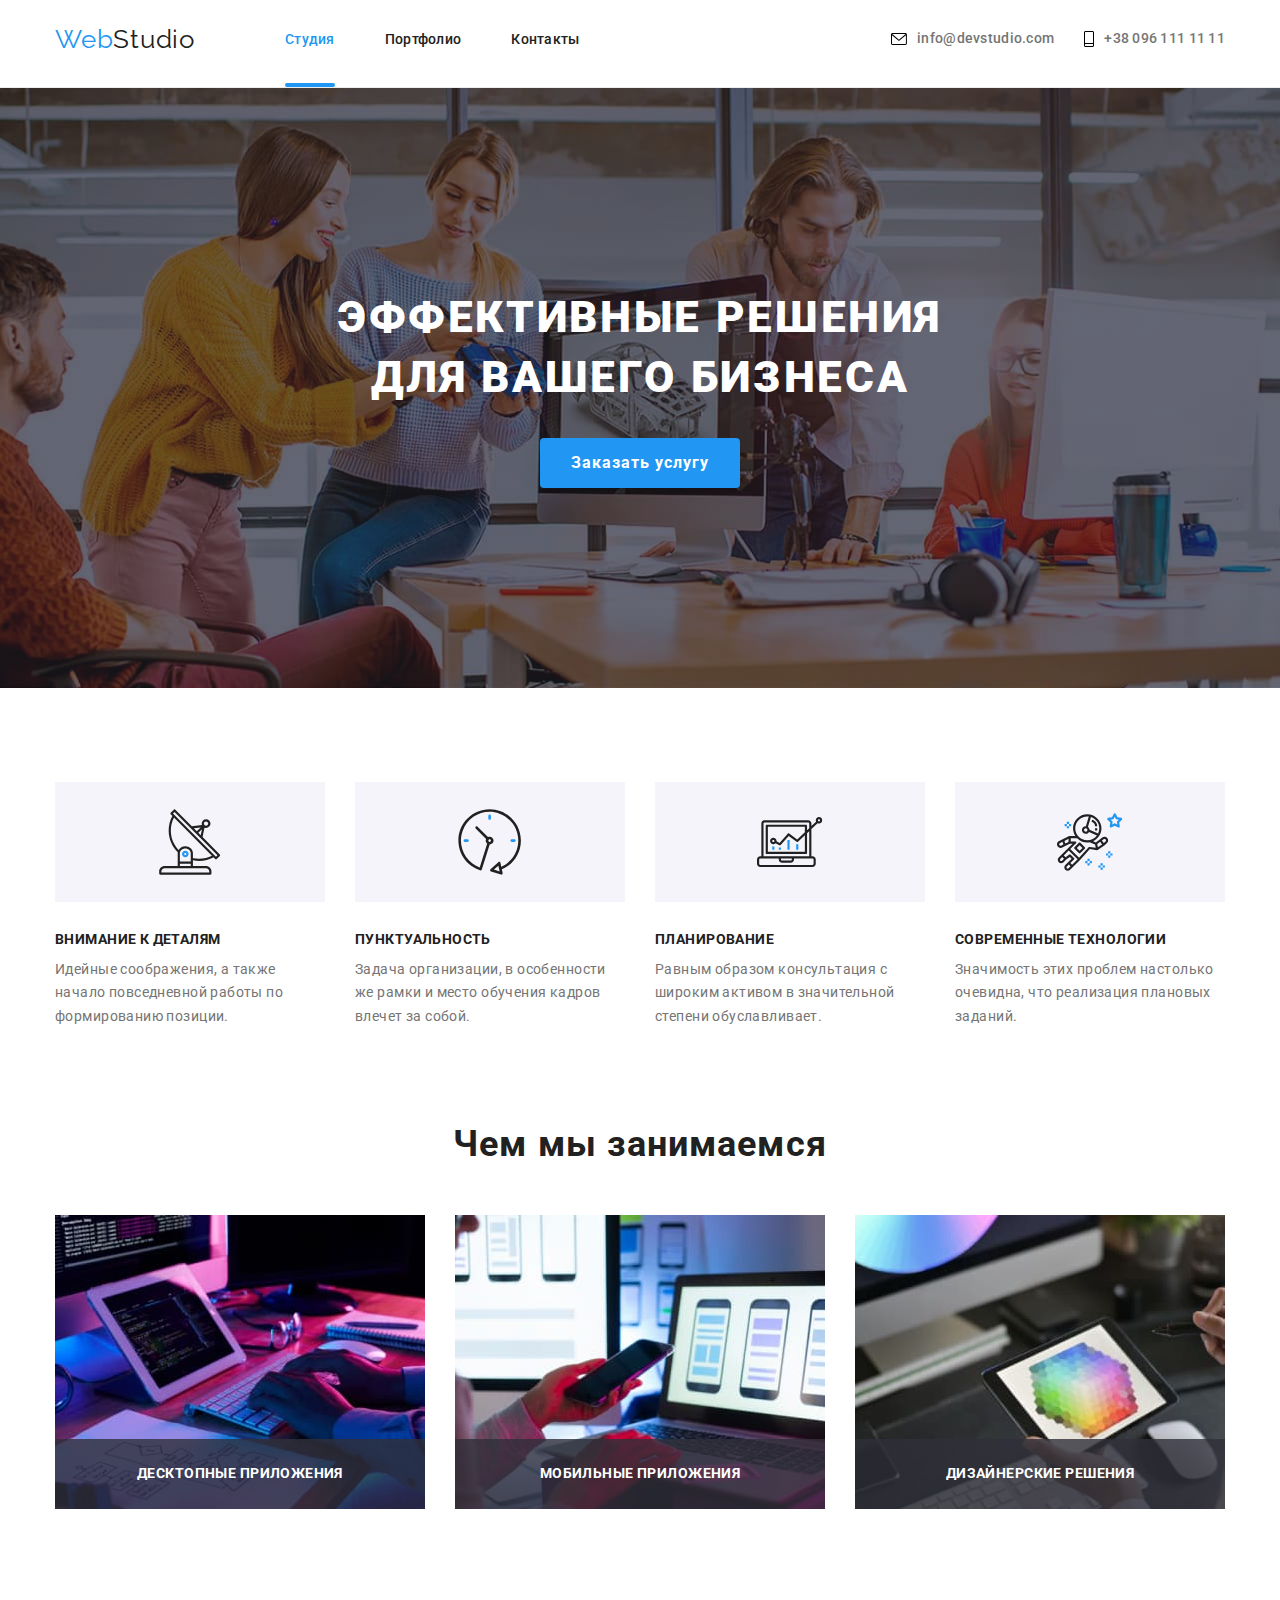
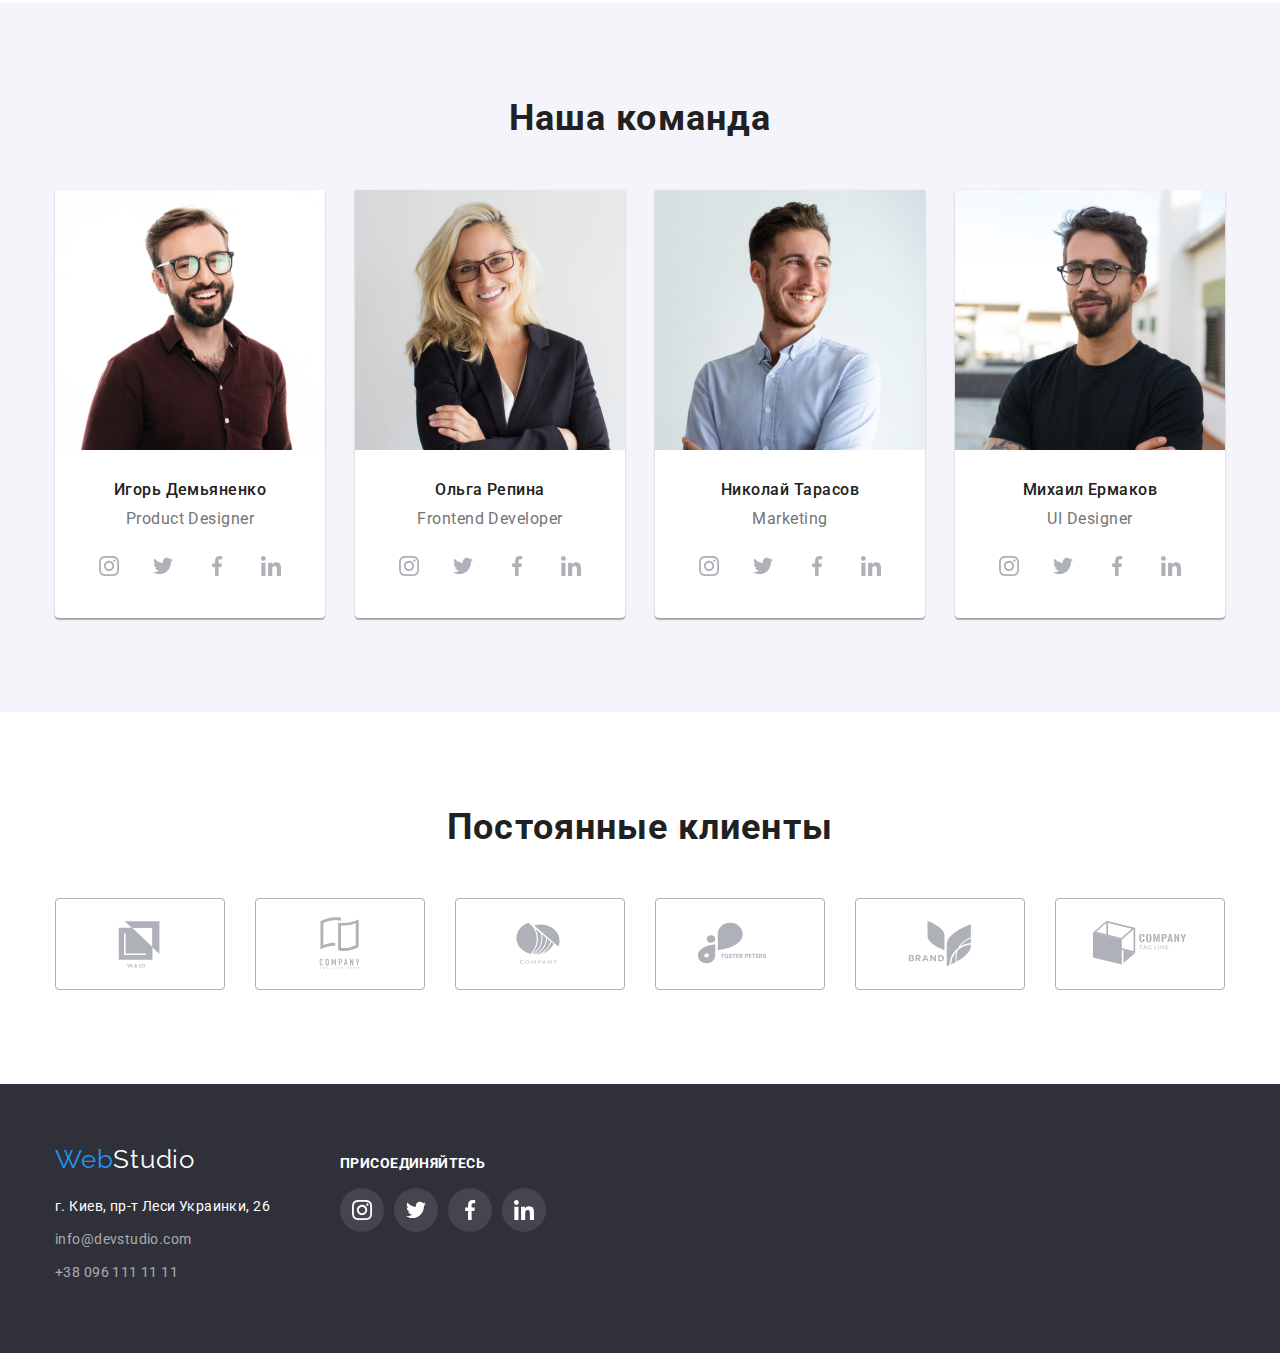
==== index.html @ 77cd0cbb "add" ====
<!DOCTYPE html>
<html lang="ru">
<head>
    <meta charset="UTF-8">
    <meta http-equiv="X-UA-Compatible" content="IE=edge">
    <meta name="viewport" content="width=device-width, initial-scale=1.0">
    <title>Студия</title>
    <link rel="stylesheet" href="https://cdnjs.cloudflare.com/ajax/libs/modern-normalize/1.1.0/modern-normalize.min.css">
    <link href="https://fonts.googleapis.com/css2?family=Raleway:wght@700&family=Roboto:wght@400;500;700;900&display=swap"
    rel="stylesheet">
    <link rel="stylesheet" href="./CSS/styles.css">
</head>
<body>
    <!--Шапка сайта-->
    <header class="section-header">
        <div class="container header-container">
            <a href="" lang="en" class="logo"><span class="logo-web">Web</span>Studio</a>
            <nav class="header-nav">
                <div>
                    <ul class="header-list">
                        <li class="header-item"> <a class="header-link current" href="./index.html">Студия</a></li>
                        <li class="header-item"> <a class="header-link" href="./portfolio.html">Портфолио</a></li>
                        <li class="header-item"> <a class="header-link" href="">Контакты</a></li>
                    </ul>
                </div>

            </nav>
            <ul class="header-list">
                <li class="header-list-item">
                    <a class="header-mail" href="mailto:info@devstudio.com">info@devstudio.com
                        <svg class="mail-icon" width="16" height="12">
                            <use class="mail-icon-use" href="./images/icons.svg#icon-mail"></use>
                        </svg>
                    </a>
                </li>
                <li class="header-list-item">
                    <a class="header-tel" href="tel:+380961111111">+38 096 111 11 11
                    <svg class="tel-icon" width="10" height="16">
                        <use href="./images/icons.svg#icon-phone"></use>
                    </svg>
                    </a>
                </li>
            </ul>
        </div>
    </header>
    <!--Мейн сайта-->
    <main>
        <!--Герой-->
        <section class="section-hero">
            <div class="container hero-container">
                <h1 class="title">
                    Эффективные решения для вашего бизнеса
                </h1>
                <button type="button" class="btn" data-modal-open>
                    Заказать услугу
                </button>
            </div>
        </section>
        <!--Особенности-->
        <section class="section-char">
            <div class="container">
                <h2 class="visually-hidden">Особенности</h2>
                <ul class="list">
                    <li class="section-char-item">
                        <div class="container-item">
                            <svg class="char-icon" width="65.32px" height="70px">
                                <use href="./images/icons.svg#icon-antenna-1"></use>
                            </svg>
                        </div>
                        <h3 class="secondary-title">Внимание к деталям</h3>
                        <p class="text">Идейные соображения, а также начало повседневной работы по формированию позиции.</p>
                        
                        
                    </li>
                    <li class="section-char-item">
                        <div class="container-item">
                            <svg class="char-icon" width="65.32px" height="70px">
                                <use href="./images/icons.svg#icon-clock-1"></use>
                            </svg>
                        </div>
                        <h3 class="secondary-title">Пунктуальность</h3>
                        <p class="text">Задача организации, в особенности же рамки и место обучения кадров влечет за собой.</p>
                    </li>
                    <li class="section-char-item">
                        <div class="container-item">
                            <svg class="char-icon" width="65.32px" height="70px">
                                <use href="./images/icons.svg#icon-diagram-1"></use>
                            </svg>
                        </div>
                        <h3 class="secondary-title">Планирование</h3>
                        <p class="text">Равным образом консультация с широким активом в значительной степени обуславливает.</p>
                    </li>
                    <li class="section-char-item">
                        <div class="container-item">
                            <svg class="char-icon" width="65.32px" height="70px">
                                <use href="./images/icons.svg#icon-astronaut-1"></use>
                            </svg>
                        </div>
                        <h3 class="secondary-title">Современные технологии</h3>
                        <p class="text">Значимость этих проблем настолько очевидна, что реализация плановых заданий.</p>
                    </li>
                </ul>
            </div>
         </section>
        <!--Примеры работ-->
        <section class="section-work">
            <div class="container">
                <h2 class="title-work">
                    Чем мы занимаемся
                </h2>
                <ul class="list-work">
                    <li class="work-item">
                        <img src="./images/image-1.jpg" alt="Программирование" width="370" height="294">
                        <p class="work-top-text">Десктопные приложения</p>
                    </li>
                    <li class="work-item">
                        <img src="./images/image-2.jpg" alt="Приложение для телефона" width="370" height="294">
                        <p class="work-top-text">Мобильные приложения</p>
                    </li>
                    <li class="work-item">
                        <img src="./images/image-3.jpg" alt="Дизайн" width="370" height="294">
                        <p class="work-top-text">Дизайнерские решения</p>
                    </li>
                </ul>
            </div>
        </section>
        <!--Наша команда-->
        <section class="section-team">
            <div class="container">
                <h2 class="team-title">Наша команда</h2>
                <ul class="team-list">
                    <li class="section-team-item">
                        <img src="./images/image-4.jpg" alt="Дизайнер" width="270" height="260">
                        <div class="container-card">
                            <h3 class="team-name-title">Игорь Демьяненко</h3>
                            <p lang="en" class="team-text">Product Designer</p>
                            <ul class="team-icon-list">
                                <li class="team-icon-item"><a class="card-link" href="https://www.instagram.com/">
                                        <svg class="char-icon-team" width="20px" height="20px">
                                        <use href="./images/icons.svg#icon-instagram-2"></use>
                                        </svg>
                                    </a>
                                </li>
                                <li class="team-icon-item">
                                    <a class="card-link" href="">
                                        <svg class="char-icon-team" width="20px" height="20px">
                                            <use href="./images/icons.svg#icon-twitter-1"></use>
                                        </svg>
                                    </a>
                                </li>
                                <li class="team-icon-item">
                                    <a class="card-link" href="">
                                        <svg class="char-icon-team" width="20px" height="20px">
                                        <use href="./images/icons.svg#icon-facebook-1"></use>
                                        </svg>
                                    </a>
                                </li>
                                <li class="team-icon-item">
                                    <a class="card-link" href="">
                                        <svg class="char-icon-team" width="20px" height="20px">
                                        <use href="./images/icons.svg#icon-linkedin-1"></use>
                                    </svg></a>
                                </li>
                            </ul>
                        </div>
                            
                    </li>
                    <li class="section-team-item">
                        <img src="./images/image-5.jpg" alt="Разработчик" width="270" height="260">
                        <div class="container-card">
                            <h3 class="team-name-title">Ольга Репина</h3>
                            <p lang="en" class="team-text">Frontend Developer</p>
                            <ul class="team-icon-list">
                                <li class="team-icon-item"><a class="card-link" href="https://www.instagram.com/">
                                        <svg class="char-icon-team" width="20px" height="20px">
                                            <use href="./images/icons.svg#icon-instagram-2"></use>
                                        </svg>
                                    </a>
                                </li>
                                <li class="team-icon-item">
                                    <a class="card-link" href="">
                                        <svg class="char-icon-team" width="20px" height="20px">
                                            <use href="./images/icons.svg#icon-twitter-1"></use>
                                        </svg>
                                    </a>
                                </li>
                                <li class="team-icon-item">
                                    <a class="card-link" href="">
                                        <svg class="char-icon-team" width="20px" height="20px">
                                            <use href="./images/icons.svg#icon-facebook-1"></use>
                                        </svg>
                                    </a>
                                </li>
                                <li class="team-icon-item">
                                    <a class="card-link" href="">
                                        <svg class="char-icon-team" width="20px" height="20px">
                                            <use href="./images/icons.svg#icon-linkedin-1"></use>
                                        </svg></a>
                                </li>
                            </ul>
                        </div>
                    </li>
                    <li class="section-team-item">
                        <img src="./images/image-6.jpg" alt="Маркетолог" width="270" height="260">
                        <div class="container-card">
                            <h3 class="team-name-title">Николай Тарасов</h3>
                            <p lang="en" class="team-text">Marketing</p>
                            <ul class="team-icon-list">
                                <li class="team-icon-item"><a class="card-link" href="https://www.instagram.com/">
                                        <svg class="char-icon-team" width="20px" height="20px">
                                            <use href="./images/icons.svg#icon-instagram-2"></use>
                                        </svg>
                                    </a>
                                </li>
                                <li class="team-icon-item">
                                    <a class="card-link" href="">
                                        <svg class="char-icon-team" width="20px" height="20px">
                                            <use href="./images/icons.svg#icon-twitter-1"></use>
                                        </svg>
                                    </a>
                                </li>
                                <li class="team-icon-item">
                                    <a class="card-link" href="">
                                        <svg class="char-icon-team" width="20px" height="20px">
                                            <use href="./images/icons.svg#icon-facebook-1"></use>
                                        </svg>
                                    </a>
                                </li>
                                <li class="team-icon-item">
                                    <a class="card-link" href="">
                                        <svg class="char-icon-team" width="20px" height="20px">
                                            <use href="./images/icons.svg#icon-linkedin-1"></use>
                                        </svg></a>
                                </li>
                            </ul>
                        </div>
                    </li>
                    <li class="section-team-item">
                        <img src="./images/image-7.jpg" alt="Дизайнер" width="270" height="260">
                        <div class="container-card">
                            <h3 class="team-name-title">Михаил Ермаков</h3>
                            <p lang="en" class="team-text">UI Designer</p>
                            <ul class="team-icon-list">
                                <li class="team-icon-item"><a class="card-link" href="https://www.instagram.com/">
                                        <svg class="char-icon-team" width="20px" height="20px">
                                            <use href="./images/icons.svg#icon-instagram-2"></use>
                                        </svg>
                                    </a>
                                </li>
                                <li class="team-icon-item">
                                    <a class="card-link" href="">
                                        <svg class="char-icon-team" width="20px" height="20px">
                                            <use href="./images/icons.svg#icon-twitter-1"></use>
                                        </svg>
                                    </a>
                                </li>
                                <li class="team-icon-item">
                                    <a class="card-link" href="">
                                        <svg class="char-icon-team" width="20px" height="20px">
                                            <use href="./images/icons.svg#icon-facebook-1"></use>
                                        </svg>
                                    </a>
                                </li>
                                <li class="team-icon-item">
                                    <a class="card-link" href="">
                                        <svg class="char-icon-team" width="20px" height="20px">
                                            <use href="./images/icons.svg#icon-linkedin-1"></use>
                                        </svg></a>
                                </li>
                            </ul>
                        </div>
                    </li>
                </ul>
            </div>
        </section>

        <!----------------------Постоянные клиенты ---------------->
        <section class="section-clients">
            <div class="container">
                <h2 class="header-clients">Постоянные клиенты</h2>
                <ul class="clients-list">
                    <li class="clients-list-item">
                        <a class="clients-link" href="">
                            <svg class="clients-icon" width="106px" height="60px">
                                <use class="clients-icon-item" href="./images/icons.svg#icon-Logo"></use>
                            </svg>
                        </a>
                    </li>
                    <li class="clients-list-item">
                        <a class="clients-link" href="">
                            <svg class="clients-icon" width="106px" height="60px">
                                <use class="clients-icon-item" href="./images/icons.svg#icon-Logo-1"></use>
                            </svg>
                        </a>
                    </li>
                    <li class="clients-list-item">
                        <a class="clients-link" href="">
                            <svg class="clients-icon" width="106px" height="60px"> 
                                <use class="clients-icon-item" href="./images/icons.svg#icon-Logo-2"></use>
                            </svg>
                        </a>
                    </li>
                    <li class="clients-list-item">
                        <a class="clients-link" href="">
                            <svg class="clients-icon" width="106px" height="60px">
                                <use class="clients-icon-item" href="./images/icons.svg#icon-Logo-3"></use>
                            </svg>
                        </a>
                    </li>
                    <li class="clients-list-item">
                        <a class="clients-link" href="">
                            <svg class="clients-icon" width="106px" height="60px">
                                <use class="clients-icon-item" href="./images/icons.svg#icon-Logo-4"></use>
                            </svg>
                        </a>
                    </li>
                    <li class="clients-list-item">
                        <a class="clients-link" href="">
                            <svg class="clients-icon" width="106px" height="60px">
                                <use class="clients-icon-item" href="./images/icons.svg#icon-Logo-5"></use>
                            </svg>
                        </a>
                    </li>
                </ul>
            </div>
        </section>
    </main>

    <!---------Футер--------->

        <footer class="footer">
            <div class="container footer-container">
                <div>
                    <a href="" lang="en" class="footer-logo"><span class="footer-logo-web">Web</span>Studio</a>
                    <address class="address">г. Киев, пр-т Леси Украинки, 26</address>
                    <ul class="footer-list">
                        <li class="footer-list-item"><a class="footer-mail" href="mailto:info@devstudio.com">info@devstudio.com</a></li>
                        <li class="footer-list-item"><a class="footer-tel" href="tel:+380961111111">+38 096 111 11 11</a></li>
                    </ul>
                </div>
                <div class="container-soc">
                    <h2 class="header-soc">Присоединяйтесь</h2>
                        <ul class="team-icon-list">
                            <li class="team-icon-item">
                                <a class="card-soc" href="https://www.instagram.com/">
                                    <svg class="soc-icon" width="20px" height="20px">
                                        <use href="./images/icons.svg#icon-instagram-2">
                                        </use>
                                    </svg>
                                </a>
                            </li>
                            <li class="team-icon-item">
                                <a class="card-soc" href="">
                                    <svg class="soc-icon" width="20px" height="20px">
                                        <use href="./images/icons.svg#icon-twitter-1">
                                        </use>
                                    </svg>
                                </a>
                            </li>
                            <li class="team-icon-item">
                                <a class="card-soc" href="">
                                    <svg class="soc-icon" width="20px" height="20px">
                                        <use href="./images/icons.svg#icon-facebook-1">
                                        </use>
                                    </svg>
                                </a>
                            </li>
                            <li class="team-icon-item">
                                <a class="card-soc" href="">
                                    <svg class="soc-icon" width="20px" height="20px">
                                        <use href="./images/icons.svg#icon-linkedin-1"></use>
                                    </svg>
                                </a>
                            </li>
                        </ul>
                </div>
            
            </div>
        </footer>

        <!-------- МОДАЛЬНОЕ ОКНО --------->


            <div class="backdrop is-hidden" data-modal>
                <div class="modal">
                    <p></p>
                    <button class="btn-close" data-modal-close>
                        <svg class="btn-icon" width="11" height="11">
                            <use href="./images/icons.svg#icon-close-black-18dp-2-1-2">
                            </use>
                        </svg>
                    </button>
                </div>
            </div>
                        
<script src="./js/modal.js"></script>
</body>
</html>
---- CSS/styles.css ----
:root {
--header-background-color:#FFFFFF;
--basic-color-text:#212121;
--secondary-color-text: #757575;
--basic-main-background-color:#E5E5E5;
--secondary-main-background-color:#F5F4FA;
--hero-footer-background-color:#2F303A;
}
p,h1,h2,h3,h4,h5,h6 {
margin: 0;
}

ul,ol {
margin: 0;
padding-left: 0;
}

img {
display: block;
}


body {
font-family: Roboto, sans-serif;
color: var(--basic-color-text);
}

.container {
width: 1200px;
margin: 0 auto;
padding-left: 15px;
padding-right: 15px;
}

/*-----Шапка сайта-----*/
.section-header {
padding-top: 24px;
padding-bottom: 32px;
border-bottom: 1px solid #ECECEC;

background-color: var(--header-background-color)
}

.logo {
margin-right: 90px;

font-family: 'Raleway';
font-size: 26px;
line-height: 1.19;
letter-spacing: 0.03em;
text-decoration: none;
color: var(--basic-color-text);
}

.logo-web {
font-family: 'Raleway', sans-serif;
font-size: 26px;
line-height: 1.19;
letter-spacing: 0.03em;
color: #2196F3;
}

.header-container{
display: flex;
align-items: center;
}

.header-list {
display: flex;
list-style: none;
align-items: center;
margin-left: auto;


}

.header-item {
position: relative;
transition-property: color;
transition-duration: 250ms;
}


.header-link {
position: relative;
font-family: 'Roboto', sans-serif;
font-weight: 500;
font-size: 14px;
line-height: 1.14;
letter-spacing: 0.02em;



color: var(--basic-color-text);
text-decoration: none;

transition-property: color;
transition-duration: 250ms;
transition-timing-function: cubic-bezier(0.4, 0, 0.2, 1);
}

.header-item:hover::after {
opacity: 1;

}


.header-item:not(:last-child) {
margin-right: 50px;
}

.header-mail, .header-tel {
font-family: 'Roboto', sans-serif;
font-weight: 500;
font-size: 14px;
line-height: 1.14;
letter-spacing: 0.02em;
text-decoration: none;
color: var(--secondary-color-text);
align-items: center;

transition-property: color;
transition-duration: 250ms;
transition-timing-function: cubic-bezier(0.4, 0, 0.2, 1);
}

.header-mail {
display: flex;
flex-direction: row-reverse;
margin-right: 30px;
}


.mail-icon,
.tel-icon {
margin-right: 10px;
transition-property: fill;
transition-duration: 250ms;
transition-timing-function: cubic-bezier(0.4, 0, 0.2, 1);
}



.header-tel {
display: flex;
flex-direction: row-reverse;
}

.header-link:hover,
.header-link:focus,
.header-mail:hover,
.header-mail:focus,
.header-tel:hover,
.header-tel:focus,
.mail-icon:hover,
.mail-icon:focus,
.tel-icon:hover,
.tel-icon:focus,
.mail-icon-use:hover {
 
color: #2196F3;
fill: #2196F3;
outline: none;
}

.current {
color: #2196F3;
}

.header-link.current::after {
    position: absolute;
    left: 0;
    bottom: -39.5px;

    content: "";
    height: 4px;
    width: 100%;
    display: block;
    border-radius: 2px;
    background: #2196F3;
}

/*-------Герой---------*/
.section-hero {

background-image: 
linear-gradient(rgba(47, 48, 58, 0.4), 
rgba(47, 48, 58, 0.4)),
url(../images/hero.jpg);
background-position: center;
background-repeat: no-repeat;
max-width: 1600;
}

.hero-container {
padding-top: 200px;
padding-bottom: 200px;
display: flex;
flex-direction: column;
align-items: center;
text-align: center;
}


.title {
margin-bottom: 30px;
max-width: 696px;
font-weight: 900;
font-size: 44px;
line-height: 1.36;
letter-spacing: 0.06em;
text-transform: uppercase;
color: #FFFFFF;
}


.btn {
font-weight: 700;
min-width: 200px;
height: 50px;
border: 1px solid transparent;
border-radius: 4px;
margin: 0 auto;
text-align: center;
cursor: pointer;
background: var(--secondary-main-background-color);
font-family: 'Roboto', sans-serif;
font-size: 16px;
line-height: 1.88;
letter-spacing: 0.06em;
color: #FFFFFF;
background-color: #2196F3;
box-shadow: 0px 4px 4px rgba(0, 0, 0, 0.15);
}

.btn:hover {

}





/*-------Особенности------------*/
.container-item {
width: 270px;
height: 120px;
margin-bottom: 30px;
display: flex;
justify-content: center;
background-color: var(--secondary-main-background-color);
align-items: center;
}

.char-item {
justify-content: center;
}

.section-char {
padding-top: 94px;

background-color: var(--header-background-color);
}

.visually-hidden {
position: absolute;
white-space: nowrap;
width: 1px;
height: 1px;
overflow: hidden;
border: 0;
padding: 0;
clip: rect(0 0 0 0);
clip-path: inset(50%);
margin: -1px;
}

.secondary-title {
margin-bottom: 10px;
max-width: 270px;

font-size: 14px;
line-height: 1.14;
letter-spacing: 0.03em;
text-transform: uppercase;
color: var(--basic-color-text);
}

.text {
font-weight: 400;
font-size: 14px;
line-height: 1.71;
letter-spacing: 0.03em;
color: var(--secondary-color-text);
}

.list {
list-style: none;
display: flex;
margin-left: -30px;
}

.section-char-item {
flex-basis: calc(100% / 4 - 30px);
max-width: 270px;
margin-left: 30px;
}

.section-char-item:nth-child(n+2) {
margin-left: 30px;
}



/*-------Примеры работ------------*/
.section-work {
padding-top: 94px;
padding-bottom: 94px;


background-color: var(--header-background-color)
}



.title-work {
margin-bottom: 50px;
text-align: center;
font-size: 36px;
line-height: 1.17;
letter-spacing: 0.03em;
color: var(--basic-color-text);
}

.list-work {
list-style: none;
display: flex;
}
.work-item:nth-child(n+2) {

margin-left: 30px;
}

.work-item {
position: relative;
}

.work-top-text {
position: absolute;
bottom: 0px;

width: 370px;
height: 70px;
padding-bottom: 27px;
padding-top: 27px;

font-weight: 700;
font-size: 14px;
line-height: 1.14;
text-align: center;
letter-spacing: 0.03em;
text-transform: uppercase;
background-color: rgba(47, 48, 58, 0.8);
color: var(--header-background-color);

}

/*-------Наша команда------------*/
.section-team {
padding-top: 94px;
padding-bottom: 94px;

background-color: var(--secondary-main-background-color);
}
.team-title {
text-align: center;

font-size: 36px;
line-height: 1.17;
letter-spacing: 0.03em;
color: var(--basic-color-text);
}
.team-name-title {
margin-bottom: 10px;

font-weight: 500;
font-size: 16px;
line-height: 1.19;
letter-spacing: 0.03em;
color: var(--basic-color-text);
}

.team-list
 {
list-style: none;
display: flex;
}

.team-icon-item {
margin-top: 16px;
margin-bottom: 30px;
}

.team-icon-item:not(:last-child){
margin-right: 10px;
}

.team-icon-list {
list-style: none;
display: flex;
justify-content: center;
}

.team-text {
font-weight: 400;
font-size: 16px;
line-height: 1.19;
letter-spacing: 0.03em;
color: var(--secondary-color-text);
}

.section-team-item {
width: 270px;
height: 428px;
margin-top: 50px;

background-color: var(--header-background-color);
box-shadow: 0px 1px 3px rgba(0, 0, 0, 0.12), 
0px 1px 1px rgba(0, 0, 0, 0.14), 0px 2px 1px rgba(0, 0, 0, 0.2);
border-radius: 0px 0px 4px 4px;

}
.section-team-item:nth-child(n+2) {
margin-left: 30px;
}


.container-card {
padding-top: 30px;
padding-bottom: 30px;
text-align: center;

}

.card-link {
display: flex;
width: 44px;
height: 44px; 
border-radius: 50%;
align-items: center;
justify-content: center;
transition-property: background-color;
transition-duration: 250ms;
transition-timing-function: cubic-bezier(0.4, 0, 0.2, 1);
}

.char-icon-team {
fill: #AFB1B8;
transition-property: fill;
transition-duration: 250ms;
transition-timing-function: cubic-bezier(0.4, 0, 0.2, 1);
}


.card-link:hover
{
background-color: #2196F3;

}

.card-link:focus {
    background-color: #2196F3;
    outline: none;
}


.card-link:hover .char-icon-team,
.card-link:focus .char-icon-team
 {
fill: var(--header-background-color);

}




/*----------Постоянные клиенты--------------*/

.section-clients{
padding-top: 94px;
padding-bottom: 94px;

}

.header-clients {
font-size: 36px;
line-height: 1.17;
text-align: center;
letter-spacing: 0.03em;
color: var(--basic-color-text);

margin-bottom: 50px;
}


.clients-list {
list-style: none;
display: flex;

}

.clients-list-item {
width: 170px;
height: 92px;
border: 1px solid #AFB1B8;
border-radius: 4px;
display: flex;
align-items: center;
justify-content: center;
transition-property: border;
transition-duration: 250ms;
transition-timing-function: cubic-bezier(0.4, 0, 0.2, 1);
}

.clients-list-item:not(:last-child) {
margin-right: 30px;
}


.clients-link {
display: flex;
justify-content: center;
align-items: center;
width: 100%;
height: 100%;
fill: #AFB1B8;
transition-property: fill;
transition-duration: 250ms;
transition-timing-function: cubic-bezier(0.4, 0, 0.2, 1);
}



.clients-list-item:hover ,
.clients-list-item:focus  {
border: 1px solid #2196F3;
}

.clients-link:hover {
fill:#2196F3;
}

.clients-link:focus {
fill: #2196F3;
outline: 1px solid #2196F3;
}
.clients-list-item:hover .clients-link
 {
fill: #2196F3;

}
.clients-list-item:focus .clients-link {
fill: #2196F3;
outline: none;
}
/*-------Футер------------*/
.footer {
background-color: var(--hero-footer-background-color);
padding-top: 60px;
padding-bottom: 60px;
}
.footer-logo {

margin-bottom: 20px;
display: block;

font-family: 'Raleway';
font-size: 26px;
line-height: 1.19;
letter-spacing: 0.03em;
text-decoration: none;
color: var(--header-background-color);
}

.footer-logo-web {
font-family: 'Raleway', sans-serif;
font-size: 26px;
line-height: 1.19;
letter-spacing: 0.03em;
color: #2196F3;
}

.address {
margin-bottom: 9px;

font-weight: 400;
font-size: 14px;
line-height: 1.71;
letter-spacing: 0.03em;
color: var(--header-background-color);
font-style: normal;
}
.footer-mail {
font-weight: 400;
font-size: 14px;
line-height: 1.71;
letter-spacing: 0.03em;
text-decoration: none;
color: rgba(255, 255, 255, 0.6);
}
.footer-tel {
text-decoration: none;
font-weight: 400;
font-size: 14px;
line-height: 1.71;
letter-spacing: 0.03em;
text-decoration: none;
color: rgba(255, 255, 255, 0.6);
}

.footer-list {
list-style: none;
}

.footer-list-item {
    margin-bottom: 9px;
    
}

.footer-container {
display: flex;
align-items: baseline;
}


.container-soc {
margin-left: 70px;
}


.header-soc {
font-size: 14px;
line-height: 1.14;
letter-spacing: 0.03em;
text-transform: uppercase;
color: var(--header-background-color);
}

.card-soc {
display: flex;
align-items: center;
justify-content: center;
width: 44px;
height: 44px;
background-color: rgba(255, 255, 255, 0.1);
border-radius: 50%;
transition-property: background-color;
transition-duration: 250ms;
transition-timing-function: cubic-bezier(0.4, 0, 0.2, 1);
}

.card-soc:hover
{
background-color: #2196F3;
}

.card-soc:focus {
background-color: #2196F3;
outline: none;
}


.soc-icon {
fill: var(--header-background-color);
}




/*-------СТИЛІ СТОРІНКИ ПОРТФОЛІО------------*/

/*-------Фильтр-----------*/
.btn-list {
background-color: var(--header-background-color);
list-style: none;
display: flex;
justify-content: center;
margin-bottom: 50px;
} 
.section-list-item {
margin-left: 8px;
}
.section-list-item:first-child {
margin-left: 0px;
}

.btn-item {
padding: 6px 22px 6px 22px;
max-width: 200px;
border: 1px solid transparent;
border-radius: 4px;
justify-content:  center;


cursor: pointer;
background: var(--secondary-main-background-color);
font-family: 'Roboto', sans-serif;
font-weight: 500;
font-size: 16px;
line-height: 1.63;
display: flex;
letter-spacing: 0.03em;
color: var(--basic-color-text);

transition-property: background-color;
transition-property: color;
transition-duration: 250ms;
transition-timing-function: cubic-bezier(0.4, 0, 0.2, 1);
transition-property: background-color;
transition-duration: 250ms;
transition-timing-function: cubic-bezier(0.4, 0, 0.2, 1);
}   

.btn-item:hover
 {
background-color: #2196F3;
color: var(--header-background-color);
box-shadow: 0px 3px 1px rgba(0, 0, 0, 0.1), 0px 1px 2px rgba(0, 0, 0, 0.08), 0px 2px 2px rgba(0, 0, 0, 0.12);
}

.btn-item:focus {
background-color: #2196F3;
color: var(--header-background-color);
outline: none;
}

/*-------Список проектов-----------*/

.section-text {
padding-top: 94px;
padding-bottom: 94px;

background-color: var(--header-background-color);
}

.project-list {
list-style: none;
display: flex;
flex-wrap: wrap;
margin-left: -30px;
margin-bottom: -30px;
}


.project-list-item {
position: relative;

flex-basis: calc(100% / 3 - 33px);
margin-left: 30px;
margin-bottom: 30px;

transition-property: box-shadow;
transition-duration: 250ms;
transition-timing-function: cubic-bezier(0.4, 0, 0.2, 1);

}

.project-list-item:hover .project-cover-text {
transform: translateY(0%);
}

.project-wrap {
position: relative;

overflow: hidden;

text-align: center;
justify-content:center;
}

.project-cover-text {
position: absolute;
top: 0;

align-items: center;
justify-content: center;
text-align: center;

height: 100%;
padding-right: 24px;
padding-left: 24px;
display: flex;

font-weight: 400;
font-size: 18px;
line-height: 1.56;
letter-spacing: 0.03em;
color: #FFFFFF;
background: rgba(33, 150, 243, 0.9);

transform: translateY(100%);
transition: transform 250ms;


}

.project-list-item:hover,
.project-list-item:focus{
box-shadow: 0px 1px 1px rgba(0, 0, 0, 0.12), 0px 4px 4px rgba(0, 0, 0, 0.06), 1px 4px 6px rgba(0, 0, 0, 0.16);
}


.project-title {
margin-bottom: 4px;

font-size: 18px;
line-height: 2;
letter-spacing: 0.06em;
color: var(--basic-color-text);
}

.project-text {
font-weight: 400;
font-size: 16px;
line-height: 1.88;
letter-spacing: 0.03em;
color: var(--secondary-color-text);
}
.section-text-card {
border-right: 1px solid #EEEEEE;
border-bottom: 1px solid #EEEEEE;
border-left: 1px solid #EEEEEE;
padding: 20px 24px;
}



/*-----------МОДАЛЬНЕ ВІКНО-------------*/


.backdrop {
position: fixed;

top: 0;
left: 0;
width: 100%;
height: 100%;

background-color: rgba(0, 0, 0, 0.2);
transition: opacity 250ms, visibility 250ms;
}

.backdrop.is-hidden {
opacity: 0;
pointer-events: none;
visibility: hidden;
}

.modal {
position: absolute;
top: 50%;
left: 50%;
transform: translate(-50%, -50%);

width: 528px;
min-height: 581px;


background: #FFFFFF;
box-shadow: 0px 1px 3px rgba(0, 0, 0, 0.12), 0px 1px 1px rgba(0, 0, 0, 0.14), 0px 2px 1px rgba(0, 0, 0, 0.2);
border-radius: 4px;

}

.btn-close {
position: absolute;
top: 8px;
right: 8px;
width: 30px;
height: 30px;


display: flex;
align-items: center;
justify-content: center;

background: #FFFFFF;
border: 1px solid rgba(0, 0, 0, 0.1);
border-radius: 50%;
cursor: pointer;
   
}
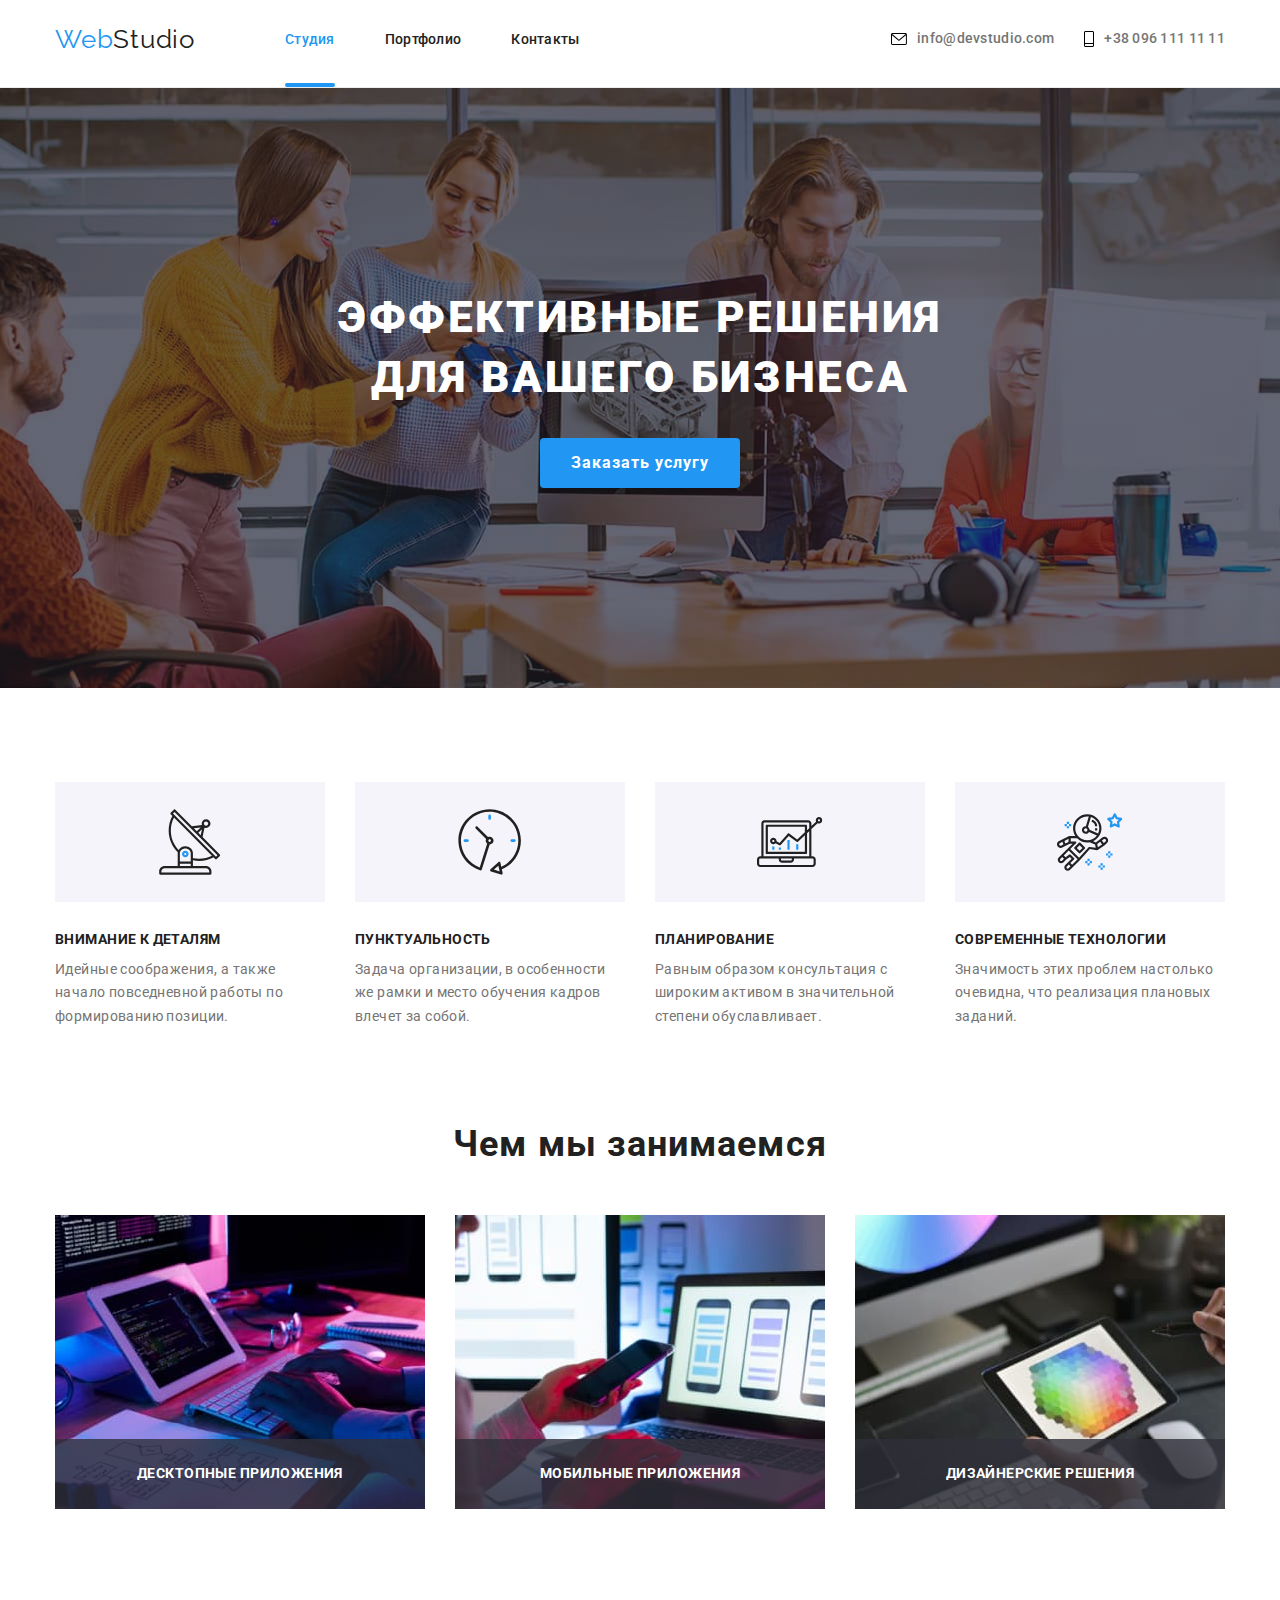
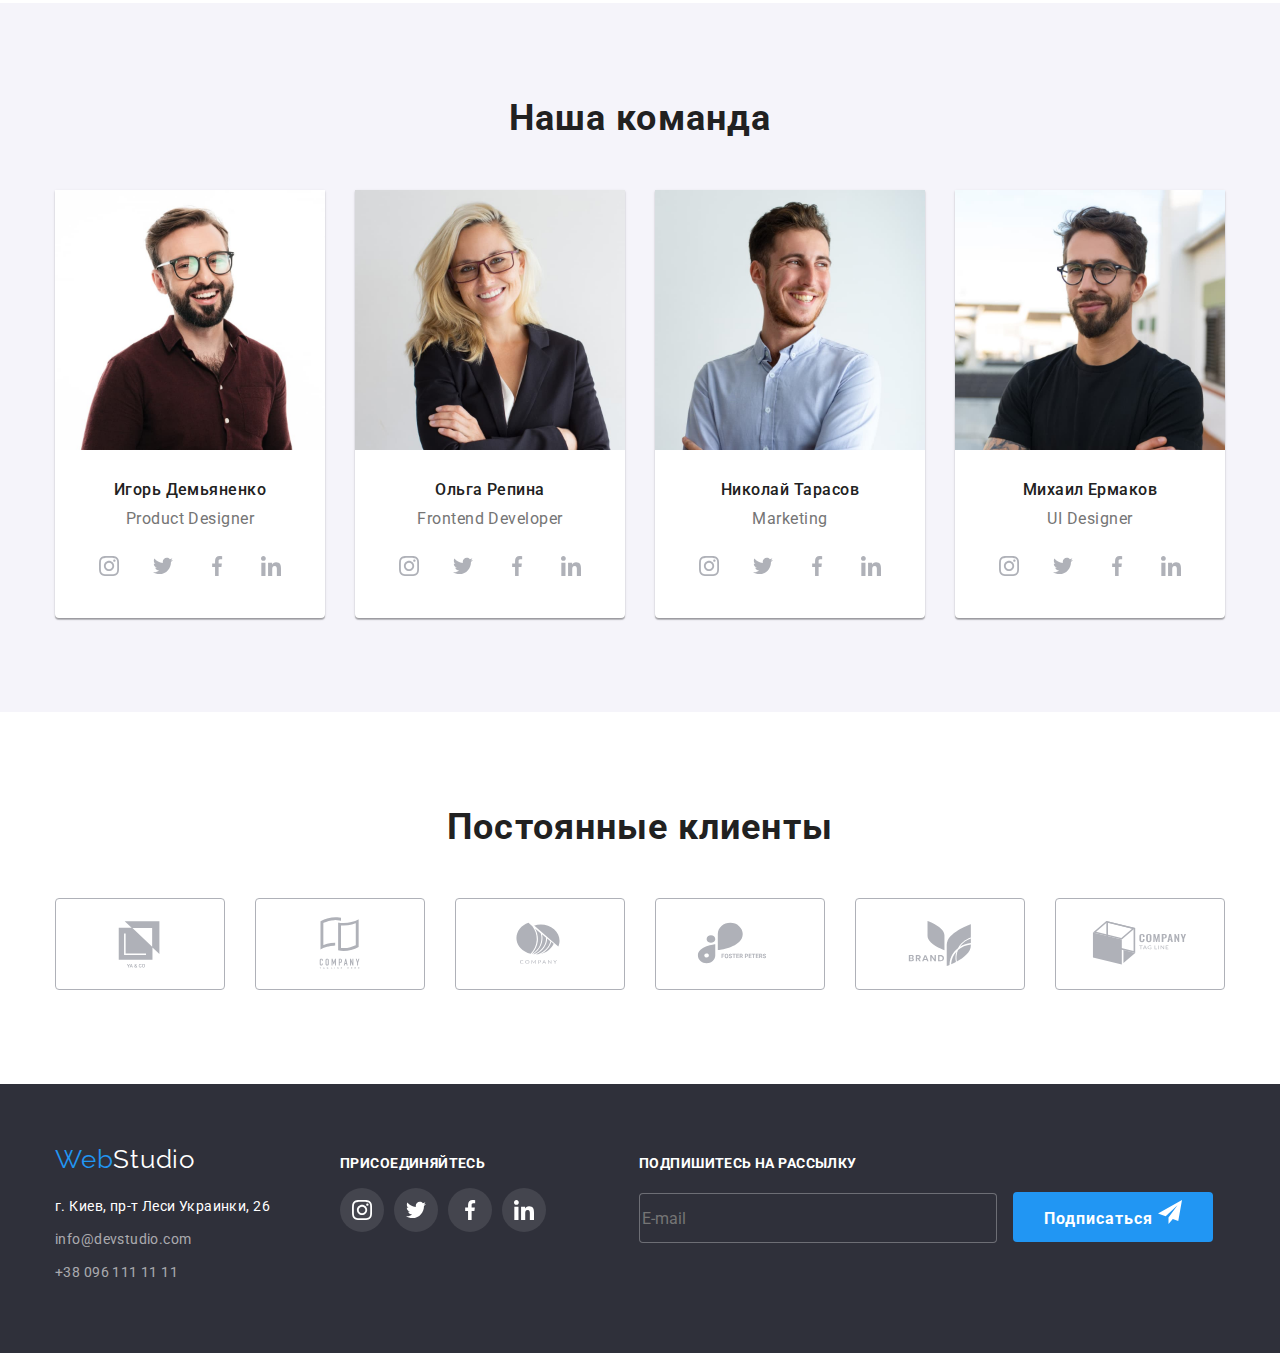
==== commit fd558f1b: "add subscribe" ====
--- a/index.html
+++ b/index.html
@@ -374,7 +374,21 @@
                             </li>
                         </ul>
                 </div>
-            
+                
+                   
+                        <form action="" class="form-subscribe">
+                            <div class="container-subscribe">
+                                <label for="subscribe" class="label-subscribe">Подпишитесь на рассылку</label>
+                                <input class="subscribe-input" type="email" id="subscribe" name="subscribe" placeholder="E-mail">
+                                <button class="subscribe-button" type="submit">Подписаться
+                                    <svg width="24" height="24">
+                                        <use href="./images/icons.svg#telegram"></use>
+                                    </svg>
+                                </button>
+                            </div>
+                               
+                        </form>
+                        
             </div>
         </footer>
 
--- a/CSS/styles.css
+++ b/CSS/styles.css
@@ -674,8 +674,52 @@
 fill: var(--header-background-color);
 }
 
-
-
+.container-subscribe {
+/* width: 570px; */
+margin-left: 93px;
+}
+
+.label-subscribe {
+display: flex;
+padding-bottom: 20px;
+
+font-weight: 700;
+font-size: 14px;
+line-height: 1.14;
+letter-spacing: 0.03em;
+text-transform: uppercase;
+color: var(--header-background-color)
+}
+
+.subscribe-input{
+
+
+margin: 0px;
+
+width: 358px;
+height: 50px;
+border: 1px solid rgba(255, 255, 255, 0.3);
+/* filter: drop-shadow(0px 4px 4px rgba(0, 0, 0, 0.15)); */
+border-radius: 4px;
+background-color: var(--hero-footer-background-color);
+
+}
+
+.subscribe-button {
+
+    padding: 0;
+margin-left: 12px;
+width: 200px;
+height: 50px;
+background: #2196F3;
+border-radius: 4px;
+border: none;
+font-weight: 700;
+font-size: 16px;
+line-height: 1.88;
+letter-spacing: 0.06em;
+color: var(--header-background-color)
+}
 
 /*-------СТИЛІ СТОРІНКИ ПОРТФОЛІО------------*/
 
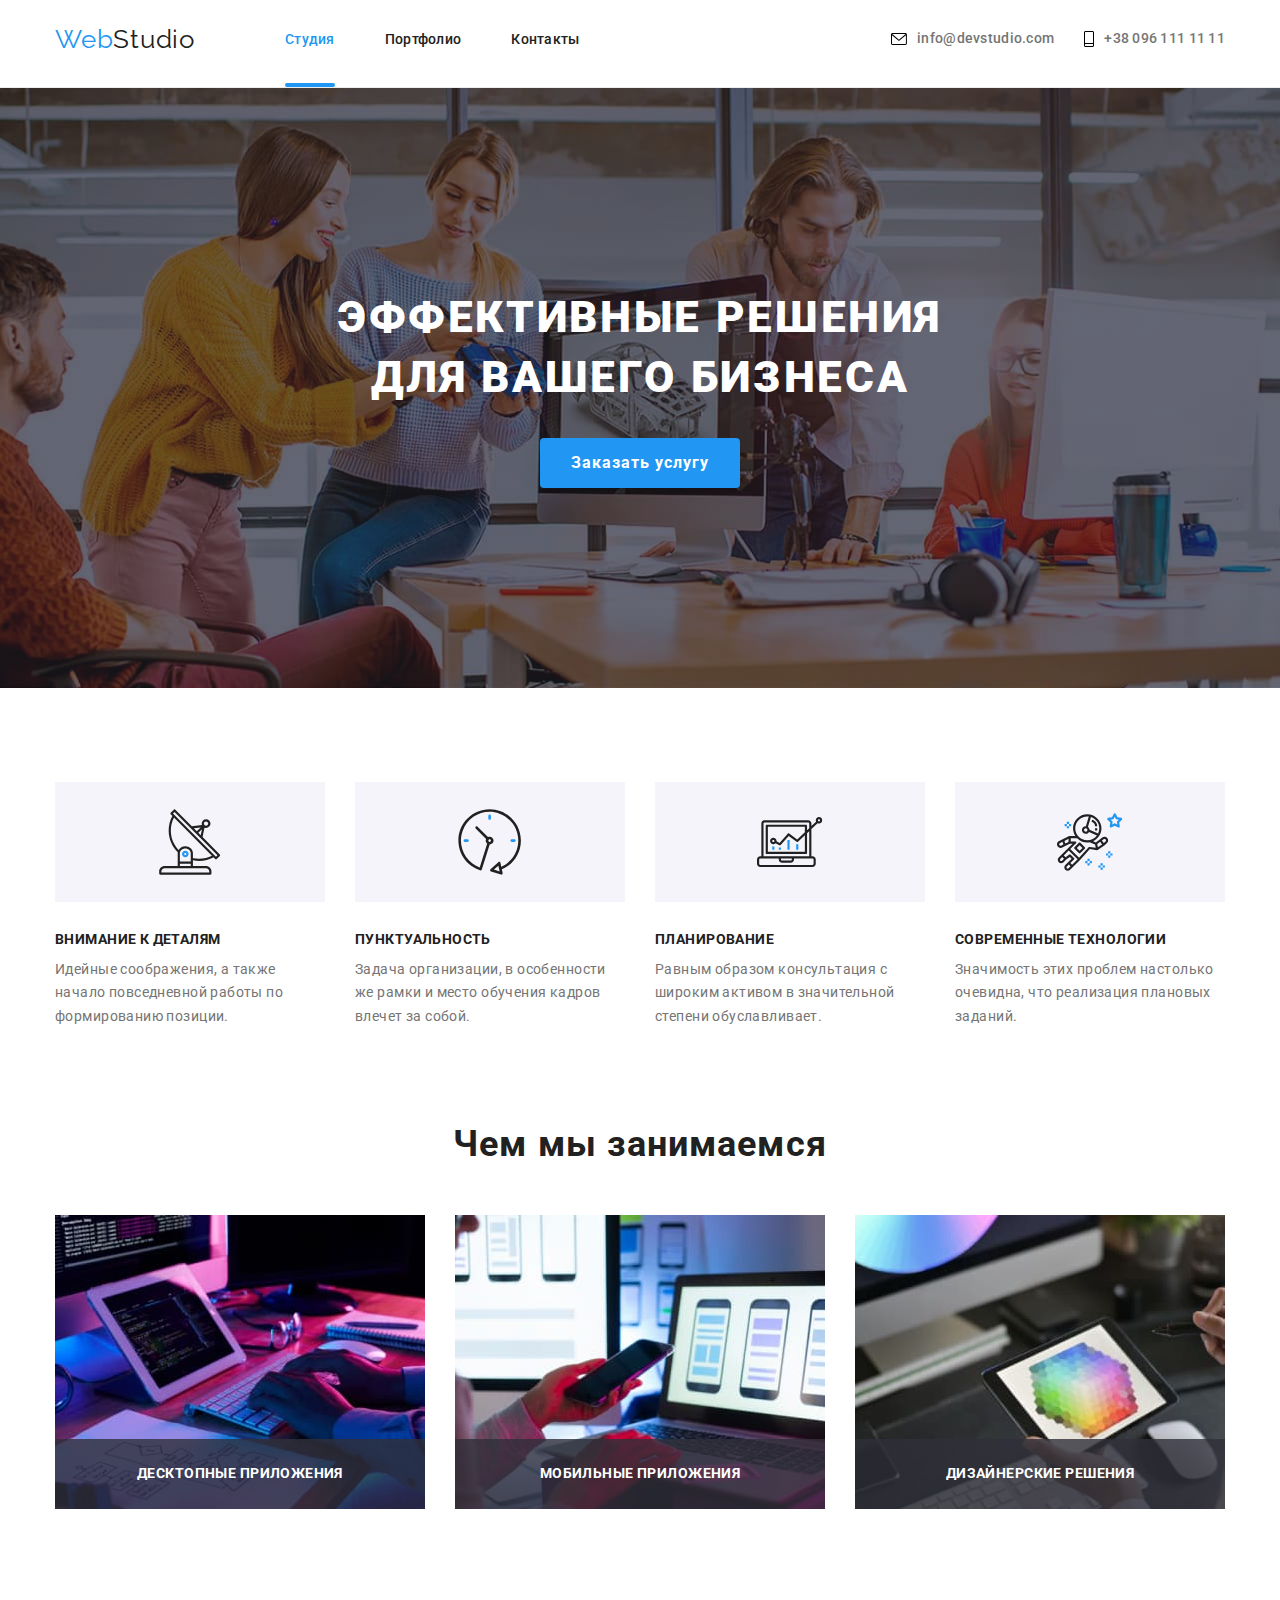
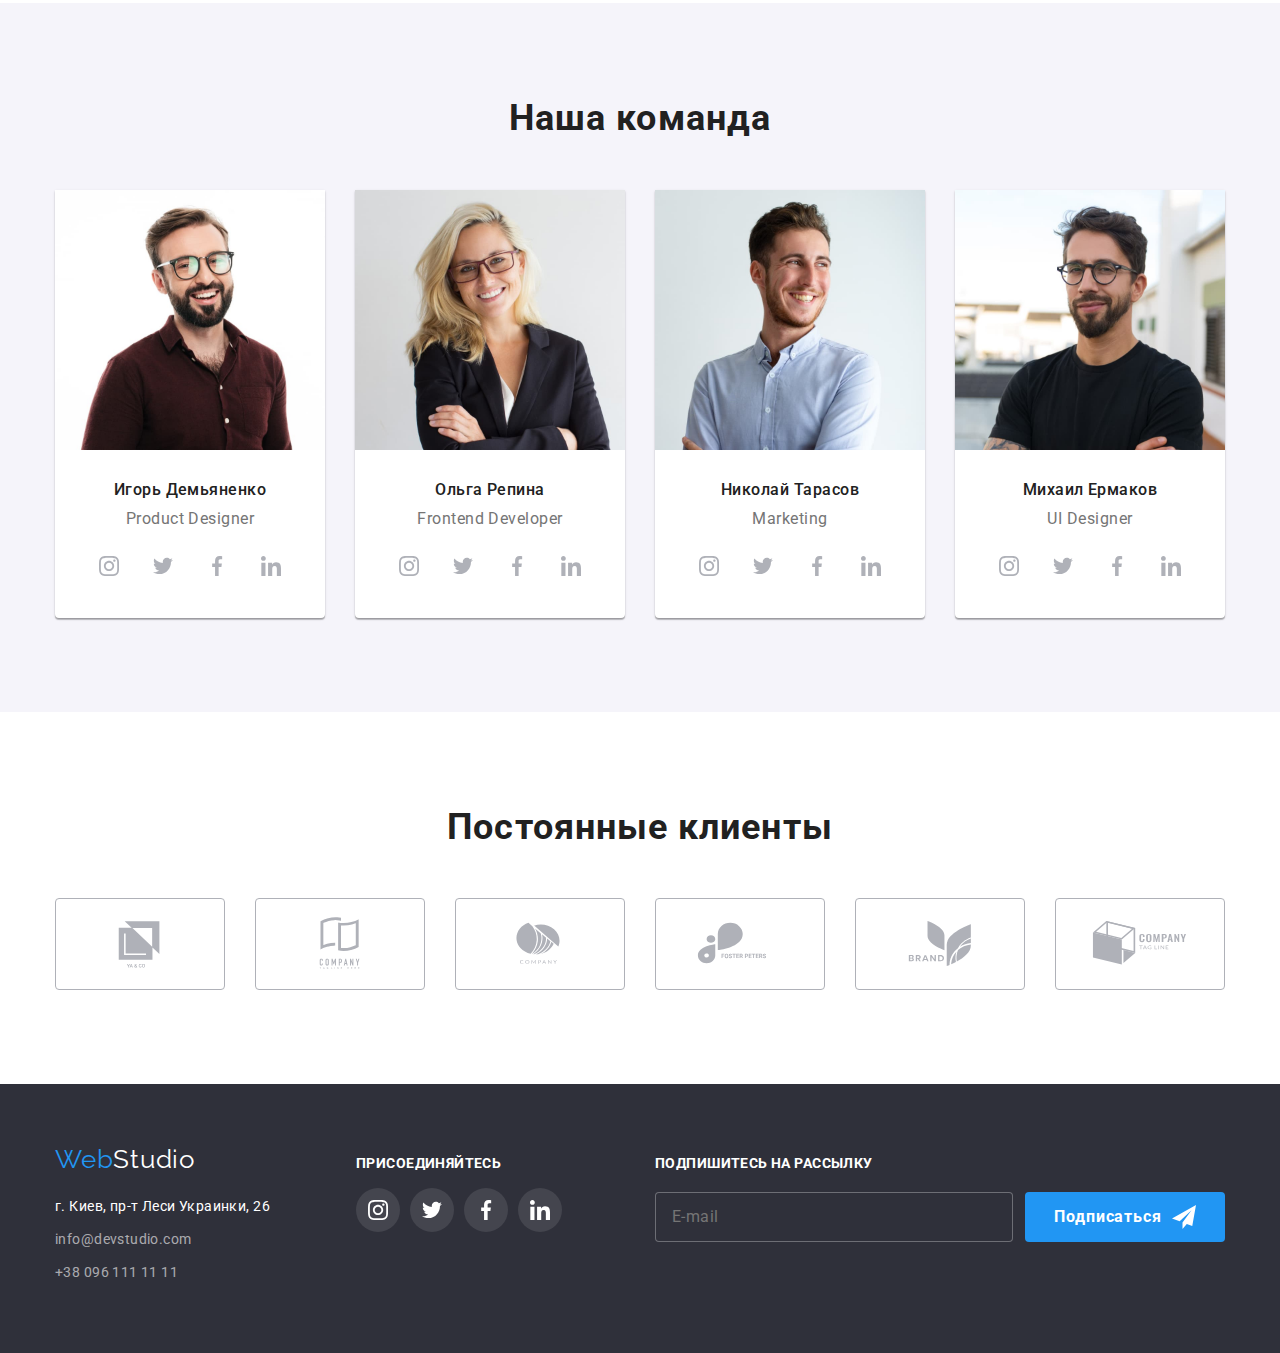
==== commit 2d361cac: "fix-modal" ====
--- a/index.html
+++ b/index.html
@@ -330,7 +330,7 @@
 
         <footer class="footer">
             <div class="container footer-container">
-                <div>
+                <div class="footer-container-adress">
                     <a href="" lang="en" class="footer-logo"><span class="footer-logo-web">Web</span>Studio</a>
                     <address class="address">г. Киев, пр-т Леси Украинки, 26</address>
                     <ul class="footer-list">
@@ -376,13 +376,14 @@
                 </div>
                 
                    
-                        <form action="" class="form-subscribe">
+                        <form name="subscribe" class="form-subscribe">
+                            <h2 class="header-subcribe">Подпишитесь на рассылку</h2>
                             <div class="container-subscribe">
-                                <label for="subscribe" class="label-subscribe">Подпишитесь на рассылку</label>
+                                <label for="subscribe" class="label-subscribe"></label>
                                 <input class="subscribe-input" type="email" id="subscribe" name="subscribe" placeholder="E-mail">
                                 <button class="subscribe-button" type="submit">Подписаться
-                                    <svg width="24" height="24">
-                                        <use href="./images/icons.svg#telegram"></use>
+                                    <svg class="subscribe-icon" width="24" height="24">
+                                        <use class="subscribe-icon-use" href="./images/icons.svg#telegram"></use>
                                     </svg>
                                 </button>
                             </div>
@@ -397,13 +398,26 @@
 
             <div class="backdrop is-hidden" data-modal>
                 <div class="modal">
-                    <p></p>
                     <button class="btn-close" data-modal-close>
                         <svg class="btn-icon" width="11" height="11">
                             <use href="./images/icons.svg#icon-close-black-18dp-2-1-2">
                             </use>
                         </svg>
                     </button>
+                    <h2>Оставьте свои данные мы вам перезвоним</h2>
+                    <form name="formular">
+                        <label for="name">Имя</label>
+                        <input type="text" name="username" id="name" autofocus>
+                        <br>
+                        <label for="phone">Телефон</label>
+                        <input type="tel" name="phone" id="phone">
+                        <br>
+                        <label for="email">Почта</label>
+                        <input type="email" name="email" id="email">
+                        <br>
+                        <label for="feedback">Комментарий</label>
+                        <textarea name="feedback" id="feedback" cols="30" rows="10" placeholder="Введите текст"></textarea>
+                    </form>
                 </div>
             </div>
                         
--- a/CSS/styles.css
+++ b/CSS/styles.css
@@ -569,6 +569,11 @@
 padding-top: 60px;
 padding-bottom: 60px;
 }
+
+.footer-container-adress {
+width: 231px;
+}
+
 .footer-logo {
 
 margin-bottom: 20px;
@@ -634,6 +639,7 @@
 
 
 .container-soc {
+width: 206px;
 margin-left: 70px;
 }
 
@@ -675,13 +681,16 @@
 }
 
 .container-subscribe {
-/* width: 570px; */
+display: flex;
+margin-top: 20px;
+
+height: 50px;
 margin-left: 93px;
 }
 
 .label-subscribe {
 display: flex;
-padding-bottom: 20px;
+
 
 font-weight: 700;
 font-size: 14px;
@@ -693,21 +702,25 @@
 
 .subscribe-input{
 
-
-margin: 0px;
-
+padding-left: 16px;
 width: 358px;
-height: 50px;
+
+font-weight: 400;
+font-size: 16px;
+line-height: 1.25;
+letter-spacing: 0.03em;
+color: rgba(255, 255, 255, 0.6);
 border: 1px solid rgba(255, 255, 255, 0.3);
-/* filter: drop-shadow(0px 4px 4px rgba(0, 0, 0, 0.15)); */
 border-radius: 4px;
 background-color: var(--hero-footer-background-color);
 
 }
 
 .subscribe-button {
-
-    padding: 0;
+display: flex;
+align-items: center;
+justify-content: center;
+padding: 0;
 margin-left: 12px;
 width: 200px;
 height: 50px;
@@ -721,6 +734,22 @@
 color: var(--header-background-color)
 }
 
+
+.header-subcribe {
+margin-left: 93px;
+
+font-size: 14px;
+line-height: 1.14;
+letter-spacing: 0.03em;
+text-transform: uppercase;
+color: var(--header-background-color);
+}
+.subscribe-icon {
+margin-left: 10px;
+}
+
+
+
 /*-------СТИЛІ СТОРІНКИ ПОРТФОЛІО------------*/
 
 /*-------Фильтр-----------*/
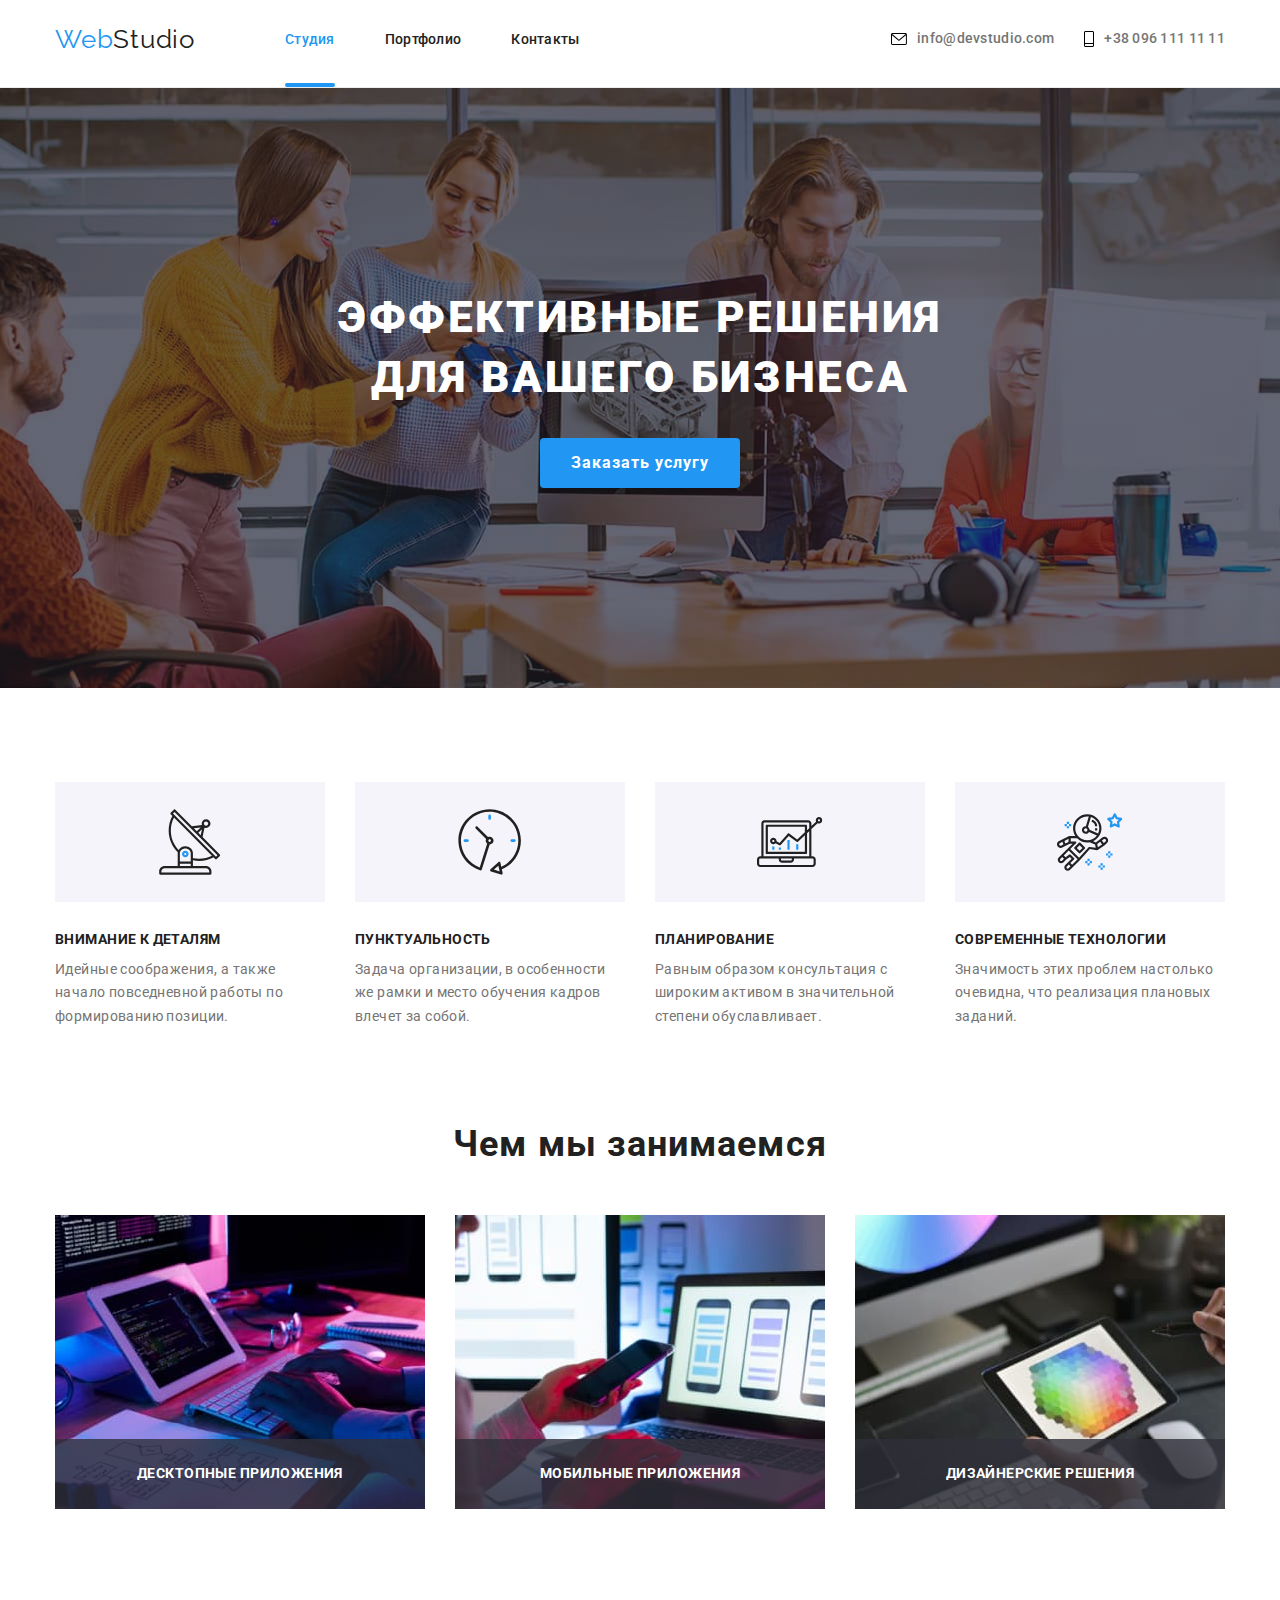
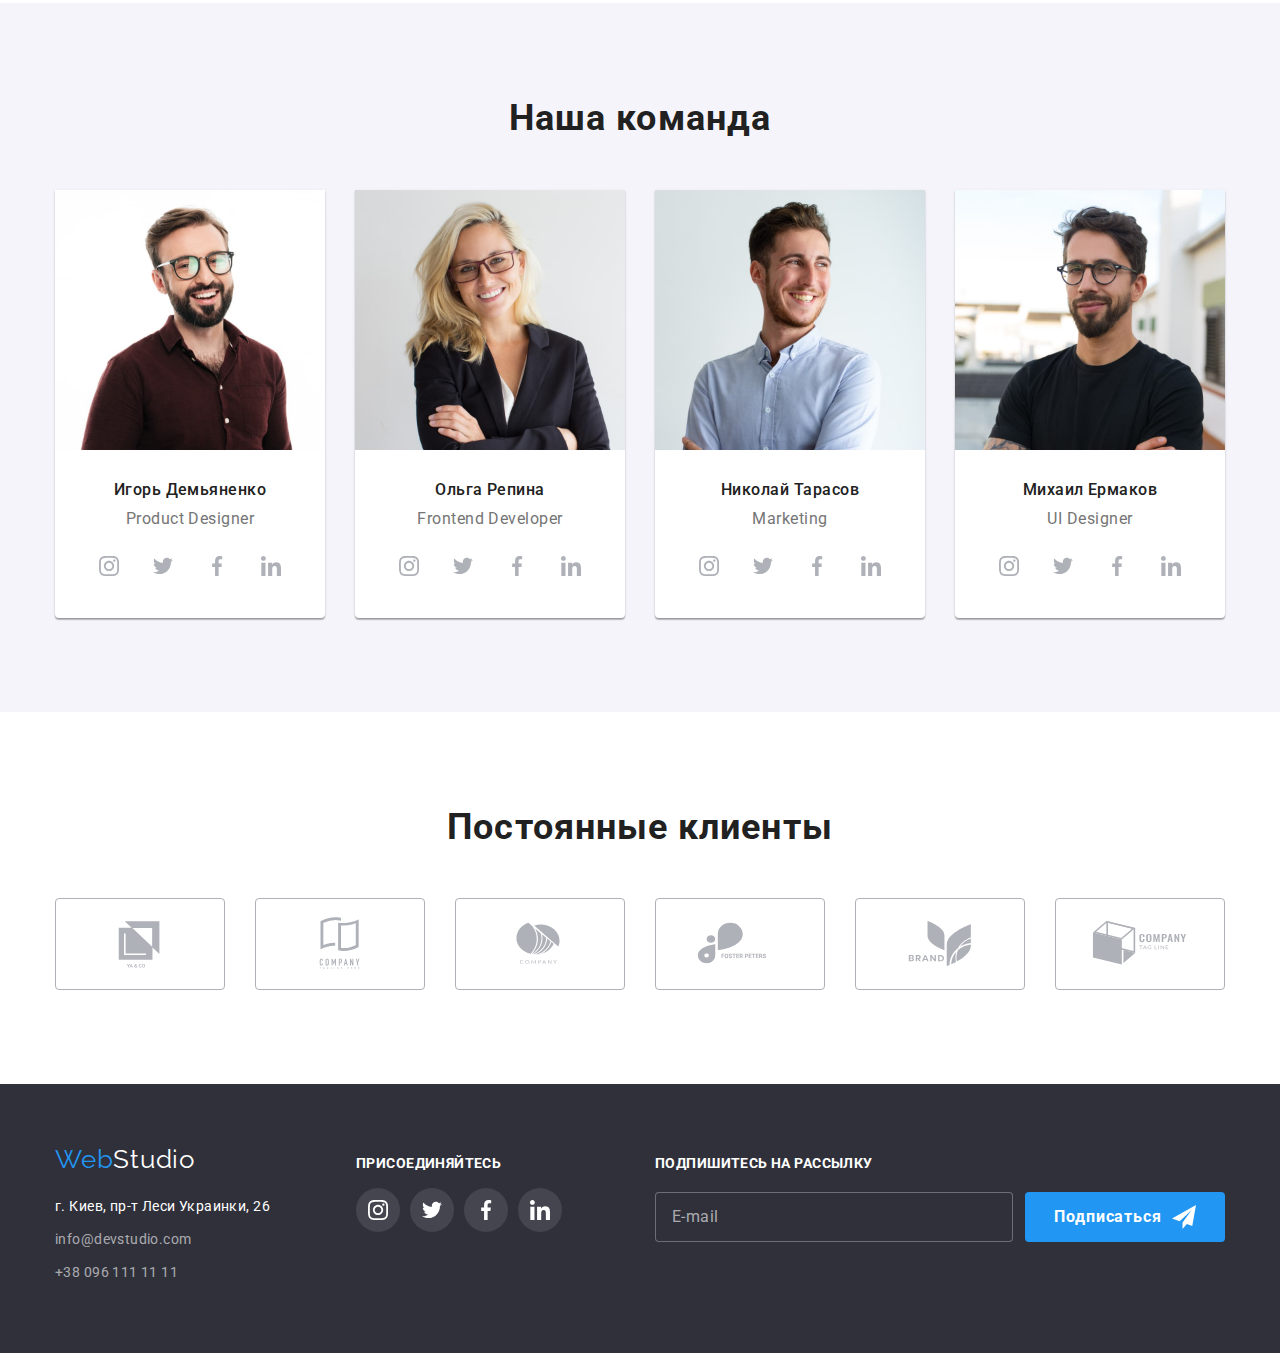
==== commit 8a0da1eb: "Final" ====
--- a/index.html
+++ b/index.html
@@ -339,7 +339,7 @@
                     </ul>
                 </div>
                 <div class="container-soc">
-                    <h2 class="header-soc">Присоединяйтесь</h2>
+                    <p class="header-soc">Присоединяйтесь</p>
                         <ul class="team-icon-list">
                             <li class="team-icon-item">
                                 <a class="card-soc" href="https://www.instagram.com/">
@@ -377,7 +377,7 @@
                 
                    
                         <form name="subscribe" class="form-subscribe">
-                            <h2 class="header-subcribe">Подпишитесь на рассылку</h2>
+                            <p class="header-subcribe">Подпишитесь на рассылку</p>
                             <div class="container-subscribe">
                                 <label for="subscribe" class="label-subscribe"></label>
                                 <input class="subscribe-input" type="email" id="subscribe" name="subscribe" placeholder="E-mail">
@@ -404,19 +404,49 @@
                             </use>
                         </svg>
                     </button>
-                    <h2>Оставьте свои данные мы вам перезвоним</h2>
-                    <form name="formular">
-                        <label for="name">Имя</label>
-                        <input type="text" name="username" id="name" autofocus>
-                        <br>
-                        <label for="phone">Телефон</label>
-                        <input type="tel" name="phone" id="phone">
-                        <br>
-                        <label for="email">Почта</label>
-                        <input type="email" name="email" id="email">
-                        <br>
-                        <label for="feedback">Комментарий</label>
-                        <textarea name="feedback" id="feedback" cols="30" rows="10" placeholder="Введите текст"></textarea>
+                    
+                    <form action="" name="formular">
+                        
+                       <div class="container-formular">
+                                <p class="header-fromular">Оставьте свои данные мы вам перезвоним</p>
+                                <div class="container-modal-buy">
+                                    <label class="label-buy" for="name">Имя</label>
+                                    <input class="input-buy" type="text" name="username" id="name" autofocus>
+                                    <svg class="user-icon" width="13" height="13">
+                                        <use href="./images/icons.svg#icon-person-black-18dp-1-1"></use>
+                                    </svg>
+                                </div>
+                                <div class="container-modal-buy">
+                                    <label class="label-buy" for="phone">Телефон</label>
+                                    <input class="input-buy"  type="tel" name="phone" id="phone">
+                                    <svg class="phone-icon" width="13" height="13">
+                                        <use href="./images/icons.svg#icon-phone-black"></use>
+                                    </svg>
+                                </div>
+                                <div class="container-modal-buy">
+                                    <label class="label-buy" for="email">Почта</label>
+                                    <input class="input-buy"  type="email" name="email" id="email">
+                                    <svg class="email-icon" width="13" height="13">
+                                        <use href="./images/icons.svg#icon-email-black"></use>
+                                    </svg>
+                                </div>
+                                <div class="container-modal-buy">
+                                    <label class="label-buy" for="feedback">Комментарий</label>
+                                    <textarea class="textarea-buy" name="feedback" id="feedback" cols="30" rows="10" placeholder="Введите текст"></textarea>
+                                </div>
+                                <div class="container-modal-checkbox">
+                                    <label class="checkbox" for="checkbox">
+                                        
+                                        <input class="input-checkbox" type="checkbox" id="checkbox" name="checkbox">
+                                        Соглашаюсь с рассылкой и принимаю 
+                                        <a class="checkbox-link" href="">Условия договора</a>
+                                        <span class="span-checkbox-icon"></span>
+                                              
+                                    </label>
+                                </div>
+
+                                <button class="modal-btn" type="submit">Отправить</button>
+                        </div>
                     </form>
                 </div>
             </div>
--- a/CSS/styles.css
+++ b/CSS/styles.css
@@ -160,7 +160,7 @@
  
 color: #2196F3;
 fill: #2196F3;
-outline: none;
+outline: transparent;
 }
 
 .current {
@@ -233,8 +233,9 @@
 box-shadow: 0px 4px 4px rgba(0, 0, 0, 0.15);
 }
 
-.btn:hover {
-
+.btn:hover,
+.btn:focus {
+background-color: #188CE8;
 }
 
 
@@ -470,7 +471,7 @@
 
 .card-link:focus {
     background-color: #2196F3;
-    outline: none;
+    outline: transparent;
 }
 
 
@@ -561,7 +562,7 @@
 }
 .clients-list-item:focus .clients-link {
 fill: #2196F3;
-outline: none;
+outline: transparent;
 }
 /*-------Футер------------*/
 .footer {
@@ -645,6 +646,7 @@
 
 
 .header-soc {
+font-weight: 700;
 font-size: 14px;
 line-height: 1.14;
 letter-spacing: 0.03em;
@@ -672,7 +674,7 @@
 
 .card-soc:focus {
 background-color: #2196F3;
-outline: none;
+outline: transparent;
 }
 
 
@@ -709,11 +711,19 @@
 font-size: 16px;
 line-height: 1.25;
 letter-spacing: 0.03em;
-color: rgba(255, 255, 255, 0.6);
+color: var(--header-background-color);
 border: 1px solid rgba(255, 255, 255, 0.3);
 border-radius: 4px;
 background-color: var(--hero-footer-background-color);
 
+}
+
+.subscribe-input::placeholder {
+font-weight: 400;
+font-size: 16px;
+line-height: 1.25;
+letter-spacing: 0.03em;
+color: rgba(255, 255, 255, 0.6);
 }
 
 .subscribe-button {
@@ -731,13 +741,20 @@
 font-size: 16px;
 line-height: 1.88;
 letter-spacing: 0.06em;
-color: var(--header-background-color)
+color: var(--header-background-color);
+cursor: pointer;
+}
+
+.subscribe-button:hover,
+.subscribe-button:focus {
+background-color: #188CE8;
 }
 
 
 .header-subcribe {
 margin-left: 93px;
 
+font-weight: 700;
 font-size: 14px;
 line-height: 1.14;
 letter-spacing: 0.03em;
@@ -804,7 +821,7 @@
 .btn-item:focus {
 background-color: #2196F3;
 color: var(--header-background-color);
-outline: none;
+outline: transparent;
 }
 
 /*-------Список проектов-----------*/
@@ -873,7 +890,7 @@
 
 transform: translateY(100%);
 transition: transform 250ms;
-
+transition-timing-function: cubic-bezier(0.4, 0, 0.2, 1);
 
 }
 
@@ -961,6 +978,281 @@
 border: 1px solid rgba(0, 0, 0, 0.1);
 border-radius: 50%;
 cursor: pointer;
-   
-}
-
+
+}
+
+
+.btn-icon {
+transition-property: fill;
+transition-duration: 250ms;
+transition-timing-function: cubic-bezier(0.4, 0, 0.2, 1);
+}
+
+.btn-close:hover > .btn-icon,
+.btn-close:focus > .btn-icon {
+fill: #2196F3;
+}
+
+
+
+.container-formular{
+display: flex;
+flex-direction: column;
+align-items: center;
+padding-top: 40px;
+padding-left: 40px;
+padding-right: 40px;
+
+}
+
+.header-fromular {
+margin-bottom: 12px;
+
+font-weight: 700;
+font-size: 20px;
+line-height: 1.15;
+text-align: center;
+letter-spacing: 0.03em;
+color: var(--basic-color-text)
+}
+
+.container-modal-buy {
+
+display: flex;
+flex-direction: column;
+
+}
+
+.input-buy {
+position: relative;
+width: 448px;
+padding-left: 42px;
+
+height: 40px;
+border: 1px solid rgba(33, 33, 33, 0.2);
+border-radius: 4px;
+margin-bottom: 10px;
+margin-top: 4px;
+
+outline: transparent;
+
+transition-property: border-color;
+transition-duration: 250ms;
+transition-timing-function: cubic-bezier(0.4, 0, 0.2, 1);
+}
+
+.label-buy {
+
+font-weight: 400;
+font-size: 12px;
+line-height: 1.17;
+letter-spacing: 0.01em;
+color: var(--secondary-color-text)
+}
+
+.textarea-buy {
+width: 448px;
+height: 120px;
+padding: 12px 16px 12px 16px;
+margin-top: 4px;
+
+resize: none;
+
+font-weight: 400;
+font-size: 12px;
+line-height: 1.17;
+letter-spacing: 0.01em;
+color: var(--basic-color-text);
+
+border: 1px solid rgba(33, 33, 33, 0.2);
+border-radius: 4px;
+}
+
+.textarea-buy::placeholder{
+font-weight: 400;
+font-size: 12px;
+line-height: 1.17;
+letter-spacing: 0.01em;
+color: rgba(117, 117, 117, 0.5);
+}
+
+
+.user-icon {
+position: absolute;
+top: 107px;
+left: 54.27px;
+
+fill: var(--basic-color-text);
+transition-property: fill;
+transition-duration: 250ms;
+transition-timing-function: cubic-bezier(0.4, 0, 0.2, 1);
+}
+
+.phone-icon {
+position: absolute;
+top: 174.26px;
+left: 54.27px;
+
+transition-property: fill;
+transition-duration: 250ms;
+transition-timing-function: cubic-bezier(0.4, 0, 0.2, 1);
+}
+
+.email-icon {
+position: absolute;
+top: 243px;
+left: 54.27px;
+transition-property: fill;
+transition-duration: 250ms;
+transition-timing-function: cubic-bezier(0.4, 0, 0.2, 1);
+}
+
+.container-modal-checkbox {
+display: flex;
+align-items: center;
+margin-top: 20px;
+margin-bottom: 30px;
+
+}
+
+.checkbox {
+display: flex;
+align-items: center;
+padding-left: 23px;
+
+width: 425px;
+  
+ 
+font-weight: 400;
+font-size: 14px;
+line-height: 1.71;
+letter-spacing: 0.03em;
+color: #757575;
+}
+
+.checkbox-link {
+margin-left: 5px;
+font-weight: 400;
+font-size: 14px;
+line-height: 1.71;
+letter-spacing: 0.03em;
+color: #2196F3;
+/* text-decoration: none;
+border-bottom: 1px solid #2196F3; */
+}
+
+.input-buy:focus {
+border-color: #2196F3;
+}
+
+.input-buy:focus + .user-icon,
+.input-buy:focus + .phone-icon,
+.input-buy:focus + .email-icon {
+fill: #2196F3;
+}
+
+
+
+
+.modal-btn {
+font-weight: 700;
+min-width: 200px;
+height: 50px;
+border: 1px solid transparent;
+border-radius: 4px;
+margin: 0 auto;
+text-align: center;
+cursor: pointer;
+background: var(--secondary-main-background-color);
+font-family: 'Roboto', sans-serif;
+font-size: 16px;
+line-height: 1.88;
+letter-spacing: 0.06em;
+color: #FFFFFF;
+background-color: #2196F3;
+box-shadow: 0px 4px 4px rgba(0, 0, 0, 0.15);
+
+transition-property: background-color;
+transition-duration: 250ms;
+transition-timing-function: cubic-bezier(0.4, 0, 0.2, 1);
+}
+
+.modal-btn:hover,
+.modal-btn:focus {
+background-color: #188CE8;;
+}
+
+.textarea-buy {
+outline: transparent;
+}
+
+.textarea-buy::placeholder{
+font-weight: 400;
+font-size: 12px;
+line-height: 14px;
+letter-spacing: 0.01em;
+color: rgba(117, 117, 117, 0.5);
+
+}
+
+.textarea-buy:focus {
+border-color: #2196F3;
+}
+
+.input-checkbox {
+position: absolute;
+white-space: nowrap;
+ width: 1px;
+height: 1px;
+overflow: hidden;
+border: 0;
+padding: 0;
+clip: rect(0 0 0 0);
+clip-path: inset(50%);
+margin: -1px;
+
+
+font-weight: 400;
+font-size: 14px;
+line-height: 1.71;
+letter-spacing: 0.03em;
+color: #757575;
+
+}
+
+
+
+.span-checkbox-icon {
+
+margin-left: -23px;
+position: absolute;
+width: 16px;
+height: 15px;
+margin-right: 8.4px;
+/* background-image: url("data:image/svg+xml;charset=utf8,%3Csvg width='16' height='15' viewBox='0 0 16 15' fill='none' xmlns='http://www.w3.org/2000/svg'%3E%3Cpath d='M14.2222 1.66667V13.3333H1.77778V1.66667H14.2222ZM14.2222 0H1.77778C0.8 0 0 0.75 0 1.66667V13.3333C0 14.25 0.8 15 1.77778 15H14.2222C15.2 15 16 14.25 16 13.3333V1.66667C16 0.75 15.2 0 14.2222 0Z' fill='%23212121'/%3E%3C/svg%3E"); */
+border: 2px solid var(--basic-color-text);
+border-radius: 2px;
+transition-property: background-image;
+transition-duration: 250ms;
+transition-timing-function: cubic-bezier(0.4, 0, 0.2, 1);
+background-color: var(--header-background-color);
+
+}
+
+
+.input-checkbox:checked ~ .span-checkbox-icon {
+border-color: #2196F3;
+background-color: #2196F3;
+background-image: url("data:image/svg+xml;charset=utf8,%3Csvg width='13' height='10' viewBox='0 0 13 10' fill='none' xmlns='http://www.w3.org/2000/svg'%3E%3Cpath d='M1.95703 4.75166L1.88825 4.68604L1.81923 4.75141L0.93123 5.59258L0.854858 5.66492L0.930974 5.73753L4.42671 9.07236L4.49574 9.1382L4.56476 9.07236L12.069 1.91352L12.1449 1.84116L12.069 1.76881L11.1873 0.927644L11.1183 0.861826L11.0493 0.927611L4.49577 7.17353L1.95703 4.75166Z' fill='white' stroke='white' stroke-width='0.2'/%3E%3C/svg%3E");
+}
+
+.input-checkbox:focus ~ .span-checkbox-icon {
+border-color: #2196F3;
+/* background-image: url("data:image/svg+xml;charset=utf8,%3Csvg width='16' height='15' viewBox='0 0 16 15' fill='none' xmlns='http://www.w3.org/2000/svg'%3E%3Cpath d='M14.2222 1.66667V13.3333H1.77778V1.66667H14.2222ZM14.2222 0H1.77778C0.8 0 0 0.75 0 1.66667V13.3333C0 14.25 0.8 15 1.77778 15H14.2222C15.2 15 16 14.25 16 13.3333V1.66667C16 0.75 15.2 0 14.2222 0Z' fill='%23212121'/%3E%3C/svg%3E"); */
+}
+
+.input-checkbox:checked:focus ~ .span-checkbox-icon {
+
+background-image: url("data:image/svg+xml;charset=utf8,%3Csvg width='13' height='10' viewBox='0 0 13 10' fill='none' xmlns='http://www.w3.org/2000/svg'%3E%3Cpath d='M1.95703 4.75166L1.88825 4.68604L1.81923 4.75141L0.93123 5.59258L0.854858 5.66492L0.930974 5.73753L4.42671 9.07236L4.49574 9.1382L4.56476 9.07236L12.069 1.91352L12.1449 1.84116L12.069 1.76881L11.1873 0.927644L11.1183 0.861826L11.0493 0.927611L4.49577 7.17353L1.95703 4.75166Z' fill='white' stroke='white' stroke-width='0.2'/%3E%3C/svg%3E");
+}
+ 
